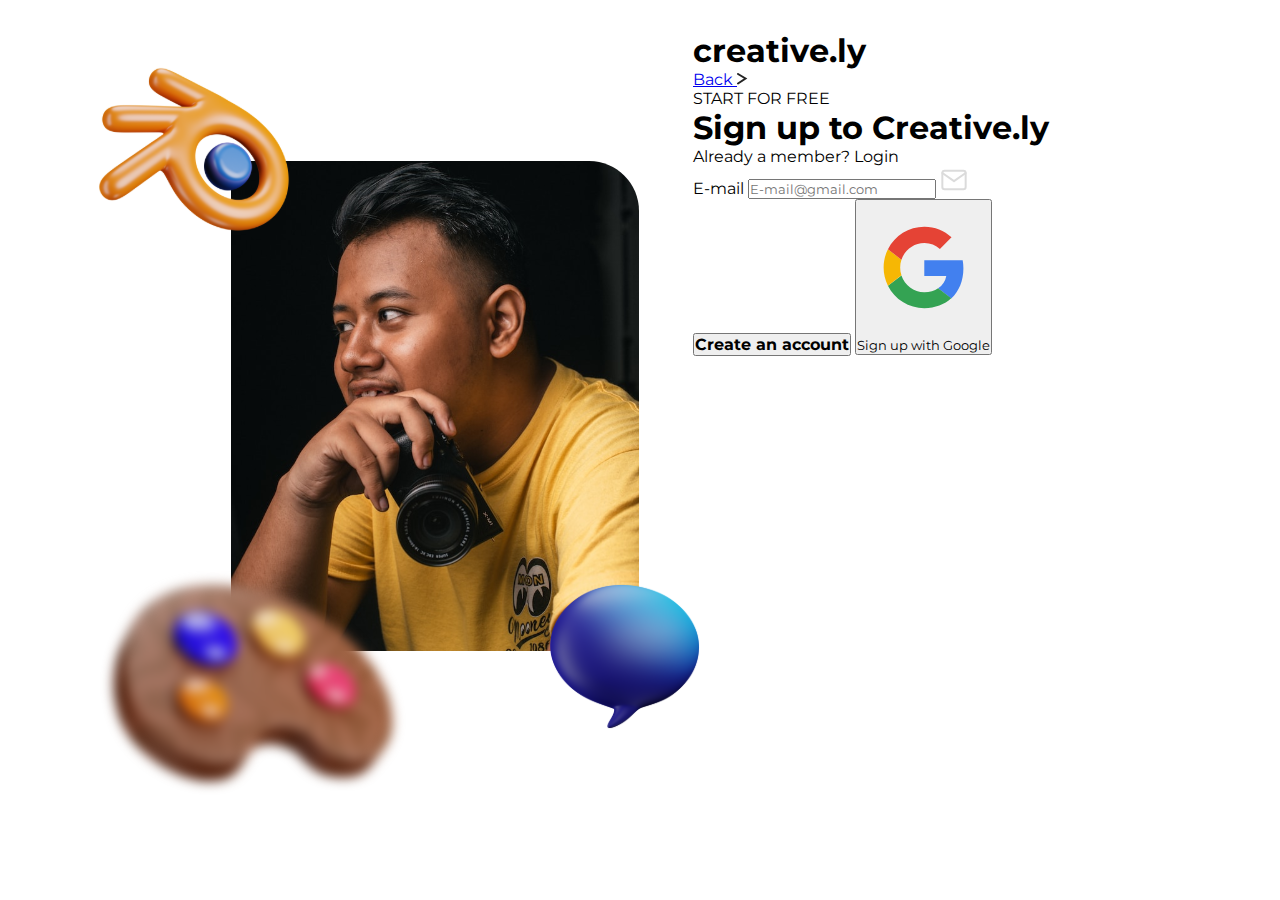
==== register.html @ 0a39b4d0 "ilustration-regis" ====
<!DOCTYPE html>
<html lang="en">
<head>
    <meta charset="UTF-8">
    <meta http-equiv="X-UA-Compatible" content="IE=edge">
    <meta name="viewport" content="width=device-width, initial-scale=1.0">
    <link rel="stylesheet" href="assets/css/style.css">
    <title>Register-Creative.ly</title>
</head>
<body>
    <div class="form-regis">
        <div class="form-ilus">
            <img src="assets/img/People.svg" alt="" class="img-people" srcset="">
            <img src="assets/img/blender.svg" alt="" class="img-blender" srcset="">
            <img src="assets/img/asking.svg" alt="" class="img-asking" srcset="">
            <img src="assets/img/warna.svg" alt="" class="img-warna" srcset="">
        </div>
        <div class="form-heading">
            <div class="header-form">
                <h1>creative.ly</h1>
                <a href="index.html" target="_blank" rel="noopener noreferrer"><p>Back <img src="assets/img/arrow.svg" alt="" srcset=""></p></a>
            </div>
            <div class="form-tittle">
                <p>START FOR FREE</p>
                <h1>Sign up to Creative.ly</h1>
                <p>Already a member? <span>Login</span></p>
            </div>
            <div class="form-fill">

                <div class="input-container">
                <label for="email">E-mail</label>
                <input type="text" name="email" placeholder="E-mail@gmail.com"  class="input-field" required>
                <img src="assets/img/mail.svg" alt="" srcset="">
                </div>

                <!-- <div class="input-container">
                <label for="password">Password</label>
                <input type="password" name="password" placeholder="Password" class="input-field" required>
                </div> -->

                <button class="btn-sign"><h3>Create an account</h3></button>
                <button class="btn-google"><img src="assets/img/google.svg" alt="">Sign up with Google</button>
            </div>
        </div>
    </div>
</body>
</html>
---- assets/css/style.css ----
@import url('https://fonts.googleapis.com/css2?family=Montserrat:wght@400;500;700&family=Quicksand:wght@400;500;700&display=swap');

* {
    font-family: "Montserrat";
    margin: 0;
    padding: 0;
}

.container{
    width: 1140px;
    margin: auto auto;
}
.nav-brand img{
    margin-top: 10px;
}

nav{
    display: flex;
    justify-content: space-between;
    margin-top: 40px;
}

.nav-item{
    display: flex;
    align-items: center;
}

.nav-links{
    display: flex;
}

.nav-links li{
    margin-right:  48px;
    list-style: none;
}

.nav-links a{
    color: #242424;
    text-decoration: none;
}

.nav-link.active{
    font-weight: 600;
    border-bottom: 3px solid #2356D9;
}

.btn-secondary{
    border: 2px solid #2356D9;
    color: #2356D9;
    padding: 9px 19px;
    border-radius: 50px;
    background-color: transparent;
    text-decoration: none;
}

.btn-secondary:hover{
    color: #fff;
    background-color: #2356D9;
    padding: 9px 19px;
    border-radius: 50px;
}

.hero-heading{
    margin-top: 230px;
}

.hero-heading h1{
    font-size: 48px;
    width: 60%;
    margin-bottom: 24px;
}

.hero-heading p{
    font-size: 20px;
    width: 50%;
    margin-bottom: 24px;
    color: #535252;
}
.btn-primary{
    border: 3px solid #2356D9;
    background-color: #2356D9;
    color: #fff;
    padding: 18px 43px;
    border-radius: 50px;
    box-shadow: 0 10px 20px #dad8d8;
    font-weight: 500;
}

.hero{
    display: flex;
}

.hero-ilus{
margin-top: 110px;
position: relative;
}

.hero-ilus img{
right: 0;
position: absolute;
}

img.play{
    position: absolute;
    right: 380px;
    bottom: -100px;
}

.interes{
    width: 992px;
    margin-top: 350px;
    margin-left: auto ;
    margin-right: auto;
    background-color: #2356D9;
    border-radius: 25px;
    box-shadow: 0 10px 20px #b5b2b2;
}

.row-4-col {
    display: flex;
    padding: 32px 155px;
    justify-content: space-between;
    text-align: center;
}

.col h4{
    font-size: 35px;
    font-weight: 500;
    color: #fff;
}

.col p{
    font-size: 20px;
    color: rgb(197, 196, 196);
    margin-top: 20px;
}
.feature-one{
    display: flex;
    margin-top: 250px;
    justify-content: center;
}

.feature-two{
    display: flex;
    margin-top: 250px;
    justify-content: space-between;
}

.heading-ft-one{
    margin-top: 50px;
    margin-left: 150px;
}

.heading-ft-two{
    width: 50%;
    margin-top: 120px;
}

.heading-ft-two h1{
    font-size: 42px;
    line-height: 50px;
}
.heading-ft-one h1{
    font-size: 42px;
    line-height: 50px;
}

.heading-ft-two p{
    font-size: 20px;
    margin-top: 24px;
}

.heading-ft-one p{
    font-size: 20px;
    margin-top: 24px;
}

.reason{
    display: grid;
    grid-template-columns: 1fr 1fr;
    margin: 215px auto ;
}

.card-rs{
    background-color: #2356D9;
    display: flex;
    align-items: center;
    border-radius: 20px;
    padding: 17px ;
    margin-top: 32px;
    box-shadow: 0 5px 20px #d3d3d3;
}

.heading-reason h1{
    font-size: 42px;
    line-height: 50px;
}

.heading-reason h2{
    font-size: 35px;
    line-height: 35px;
    margin-left: 38px;
    color: #fff;
}

.rs-ilus{
    position: relative;
}

.rs-ilus img{
    position: absolute;
}

img.arrow{
    left: -70px;
    top: -200px;
}

.heading-price{
    text-align: center;
}

.heading-price h1{
    font-size: 40px;
}

.heading-price p{
    font-size: 20px;
    margin-top: 18px;
}

.card-price{
    margin-top: 84px;
    width: 250px;
    background-color: #2356D9;
    padding: 12px;
    margin-left: auto ;
    margin-right: auto;
}

.tittle-price{
    text-align: center;
    margin-bottom: 36px;
}

.tittle-price h2{
    font-size: 24px;
    color: #fff;
}

.tittle-price p{
    font-size: 20px;
    color: #fff;
}

.pricing{
    text-align: center;
    margin-bottom: 32px;
}

.pricing h1{
    font-size: 65px;
    color: #fff;
}

.pricing p{
    font-size: 20px;
    color: #fff;
}

.feature-list{
    margin-left: 20px;
}

.feature-list p{
    display: flex;
    align-items: center;
    color: #fff;
    margin-top: 4px;
}

.feature-list img{
    margin-right: 4px;
}

.btn-price{
    background-color: #2356D9;
    color: #fff;
    border: 3px solid #fff;
    padding: 18px 35px;
    font-size: 20px;
    font-weight: 500;
    border-radius: 10px;
    margin-top: 36px;
    margin-left: 5px;
}

.btn-price:hover{
    background-color: #fff;
    color: #2356D9;
    padding: 18px 35px;
    font-size: 20px;
    font-weight: 500;
    border-radius: 10px;
    margin-top: 36px;
    margin-left: 5px;
}

.row-card-fav{
    display: grid;
    grid-template-columns: 1fr 1fr 1fr;
}
.favorite{
    margin-top: 144px;
}

.heading-favorite{
    text-align: center;
    margin-bottom: 81px;
}

.heading-favorite h1{
    font-size: 42px;
    margin-bottom: 10px;
}

.heading-favorite p{
    font-size: 20px;
}
.row-card-fav {
    display: grid;
    grid-template-columns: 1fr 1fr 1fr;
    grid-template-rows: 1fr;
}

.card-favorite{
    width: 352px;
    box-shadow: 2px 2px 4px #c9c9c9;
    border-radius: 10px;
}

.img-fav img{
    width: 100%;
    border-radius: 10px 10px 0 0;
    aspect-ratio: 3/2;
    object-fit: contain;
}
img.rotatethis{
    width: 100%;
    object-fit: cover;
}

.star-rate{
    display: flex;
    align-items: center;
    margin-top: 16px;
}
.container-fav{
    margin-left: 20px;
}

.star-rate p{
    margin-left: 16px;
    font-size: 20px;
    color: #535353;
}

.heading-card-favorite{
    margin-top: 16px;
    margin-bottom: 25px;
    color: #2356D9;
}
.rate-card{
    display: flex;
    align-items: center;
}
.count-pro{
    display: flex;
    color: #2356D9;
}

.count-pro h3{
    margin-left: 9px;
}

.count-time{
    display: flex;
    color: #2356D9;
    margin-left: 30px;
}

.count-time h3{
    margin-left: 9px;
}

.bottom-card{
    display: flex;
    margin-top: 40px;
}

.btn-fav{
    background-color: #2356D9;
    padding: 12px 20px;
    color: #fff;
    border: none;
    margin-left: 80px;
    font-weight: 500;
}

.btn-fav:hover{
    background-color: #ffffff;
    padding: 12px 20px;
    color: #2356D9;
    border: 1px solid #2356D9;
    margin-left: 80px;
    font-weight: 500;
}

.bottom-card{
    margin-bottom: 15px;
    align-items: center;
}

.bottom-card h4{
    color: #979797;
    font-size: 15px;
    font-weight: 500;
}

.bottom-card h3{
    color: #E7B60B;
    font-size: 20px;
}

.jumbotron {
    width: 992px;
    margin-top: 185px;
    display: flex;
    justify-content: space-around;
    margin-left: auto;
    margin-right: auto;
}

.heading-jumbotron{
    margin-top: 50px;
}
.heading-jumbotron h1{
    font-size: 36px;
    width: 70%;
}

h1 span{
    color: #2356D9;
}

.heading-jumbotron p{
    font-size: 20px;
    width: 60%;
    margin-top: 20px;
}

footer{
    margin-top: 230px;
    display: flex;
    justify-content: space-around;
    background-color: #2356D9;
    padding: 40px 50px;
    color: #fff;
}

.logo-place{
    font-size: 10px;
}

.pg-1 li{
    list-style: none;
    font-weight: 500;
    font-size: 20px;
}

.pg-2 li{
    font-size: 20px;
    list-style: none;
    font-weight: 500;
}

.form-regis{
    margin-top: 31px;
    display: flex;
    justify-content: space-around;
}

.form-ilus{
    margin-top: 130px;
    position: relative;
}

.form-ilus img{
    position: absolute;
}

.img-blender{
    top: -120px;
    left: -150px;
}

.img-asking{
    top: 400px;
    left: 300px;
}

.img-warna{
    top: 350px;
    left: -150px;
}
/* 
.header-form{
    display: flex;
    justify-content: space-between;
    align-items: center;
} */
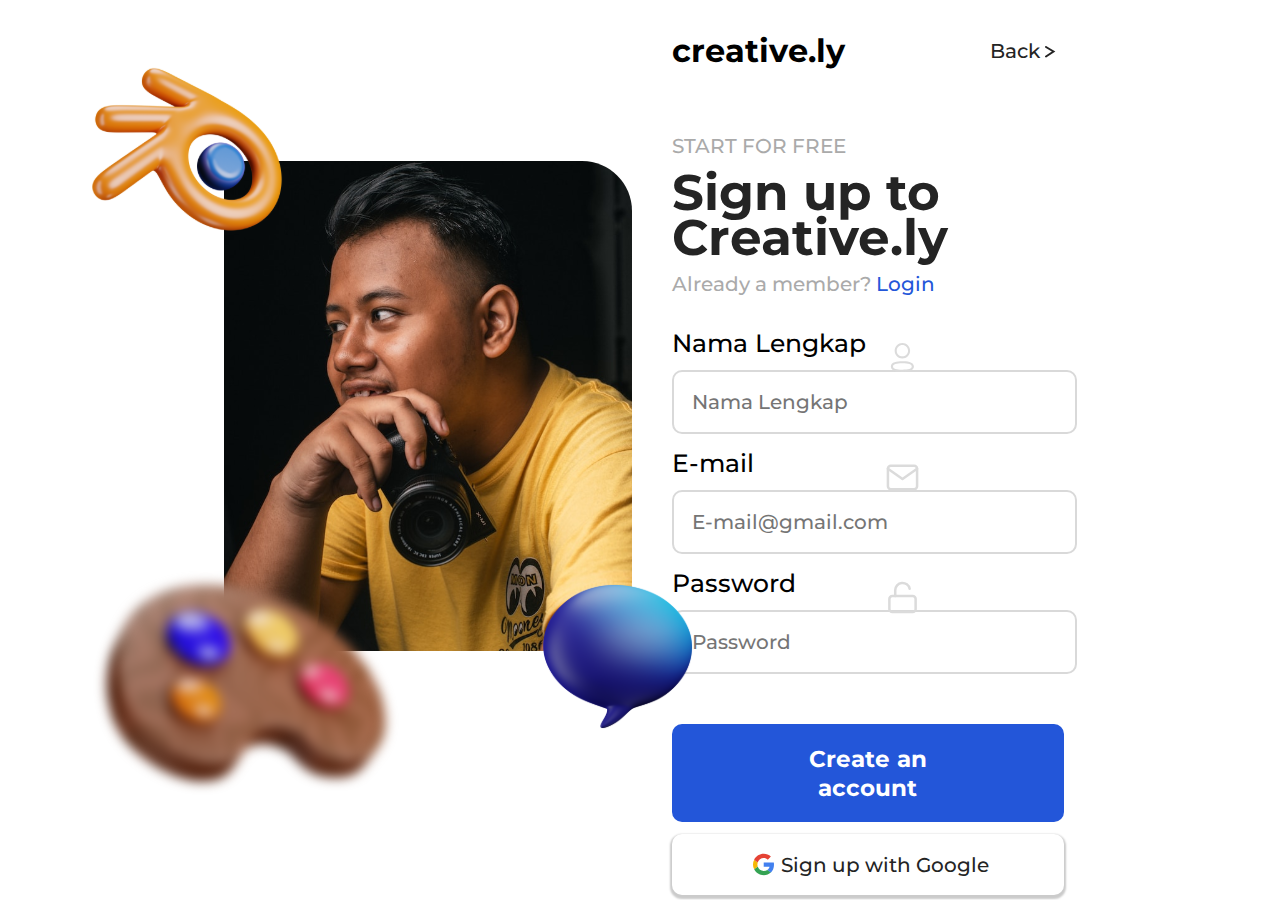
==== commit 0e9ddd57: "register-page done" ====
--- a/register.html
+++ b/register.html
@@ -23,23 +23,28 @@
             <div class="form-tittle">
                 <p>START FOR FREE</p>
                 <h1>Sign up to Creative.ly</h1>
-                <p>Already a member? <span>Login</span></p>
+                <p>Already a member? <a href="#">Login</a></p>
             </div>
             <div class="form-fill">
-
                 <div class="input-container">
-                <label for="email">E-mail</label>
+                <label for="nama">Nama Lengkap</label> <br>
+                <input type="text" name="nama" placeholder="Nama Lengkap"  class="input-field" required>
+                <img src="assets/img/Profile-reg.svg" alt="" srcset="" width="35px" class="nama-ilus">
+                </div>
+                <div class="input-container">
+                <label for="email">E-mail</label> <br>
                 <input type="text" name="email" placeholder="E-mail@gmail.com"  class="input-field" required>
-                <img src="assets/img/mail.svg" alt="" srcset="">
+                <img src="assets/img/mail.svg" alt="" srcset="" width="35px" class="email-ilus">
                 </div>
-
-                <!-- <div class="input-container">
-                <label for="password">Password</label>
-                <input type="password" name="password" placeholder="Password" class="input-field" required>
-                </div> -->
-
-                <button class="btn-sign"><h3>Create an account</h3></button>
-                <button class="btn-google"><img src="assets/img/google.svg" alt="">Sign up with Google</button>
+                <div class="input-container">
+                <label for="Password">Password</label> <br>
+                <input type="password" name="password" placeholder="Password"  class="input-field" required>
+                <img src="assets/img/unlock.svg" alt="" srcset="" width="35px" class="unlock-ilus">
+                </div>
+                <div class="btn-regis">
+                <button class="btn-sign"><h3>Create an account</h3></button> <br>
+                <button class="btn-google"><img src="assets/img/google.svg" alt="" width="35px">Sign up with Google</button>
+                </div>
             </div>
         </div>
     </div>
--- a/assets/css/style.css
+++ b/assets/css/style.css
@@ -513,9 +513,113 @@
     top: 350px;
     left: -150px;
 }
-/* 
+
+.form-heading{
+    width: 30%;
+}
+
 .header-form{
     display: flex;
     justify-content: space-between;
     align-items: center;
-} */+}
+
+.header-form a{
+    text-decoration: none;
+    color: #242424;
+    font-weight: 500;
+    font-size: 20px;
+}
+
+.form-tittle{
+    margin-top: 64px;
+}
+
+.form-tittle p{
+    color: #AAAAAA;
+    font-weight: 500;
+    font-size: 20px;
+    margin-top: 12px;
+}
+
+p a{
+    color: #2356D9;
+    text-decoration: none;
+}
+
+.form-tittle h1{
+    color: #242424;
+    font-size: 50px;
+    width: 100%;
+    line-height: 45px;
+    margin-top: 12px;
+}
+.form-fill{
+    margin-top: 32px;
+}
+
+label{
+    font-size: 25px;
+    font-weight: 500;
+}
+
+.input-field{
+    padding: 18px;
+    width: 95%;
+    border: 2px solid #D9D9D9;
+    border-radius: 10px;
+    font-size: 20px;
+    color: #AAAAAA;
+    font-weight: 500;
+    margin-top: 12px;
+}
+.input-container{
+    margin-top: 14px;
+}
+
+.nama-ilus{
+    position: absolute;
+    right: 360px;
+    top: 340px;
+}
+.email-ilus{
+    position: absolute;
+    right: 360px;
+    top: 460px;
+}
+
+.unlock-ilus{
+    position: absolute;
+    right: 360px;
+    top: 580px;
+}
+
+.btn-sign{
+    width: 102%;
+    padding: 20px 90px;
+    background-color: #2356D9;
+    border: none;
+    color: #fff;
+    border-radius: 10px;
+    font-size: 20px;
+}
+
+.btn-google{
+    width: 102%;
+    border: none;
+    background-color: #fff;
+    box-shadow: 0px 2px 2px 2px #cbcbcb;
+    color: #242424;
+    font-size: 20px;
+    font-weight: 500;
+    align-items: center;
+    padding: 20px;
+    display: inline-flex;
+    justify-content: center;
+    padding: 13px 69px;
+    border-radius: 10px;
+    margin-top: 12px;
+}
+.btn-regis{
+    margin-top: 50px;
+}